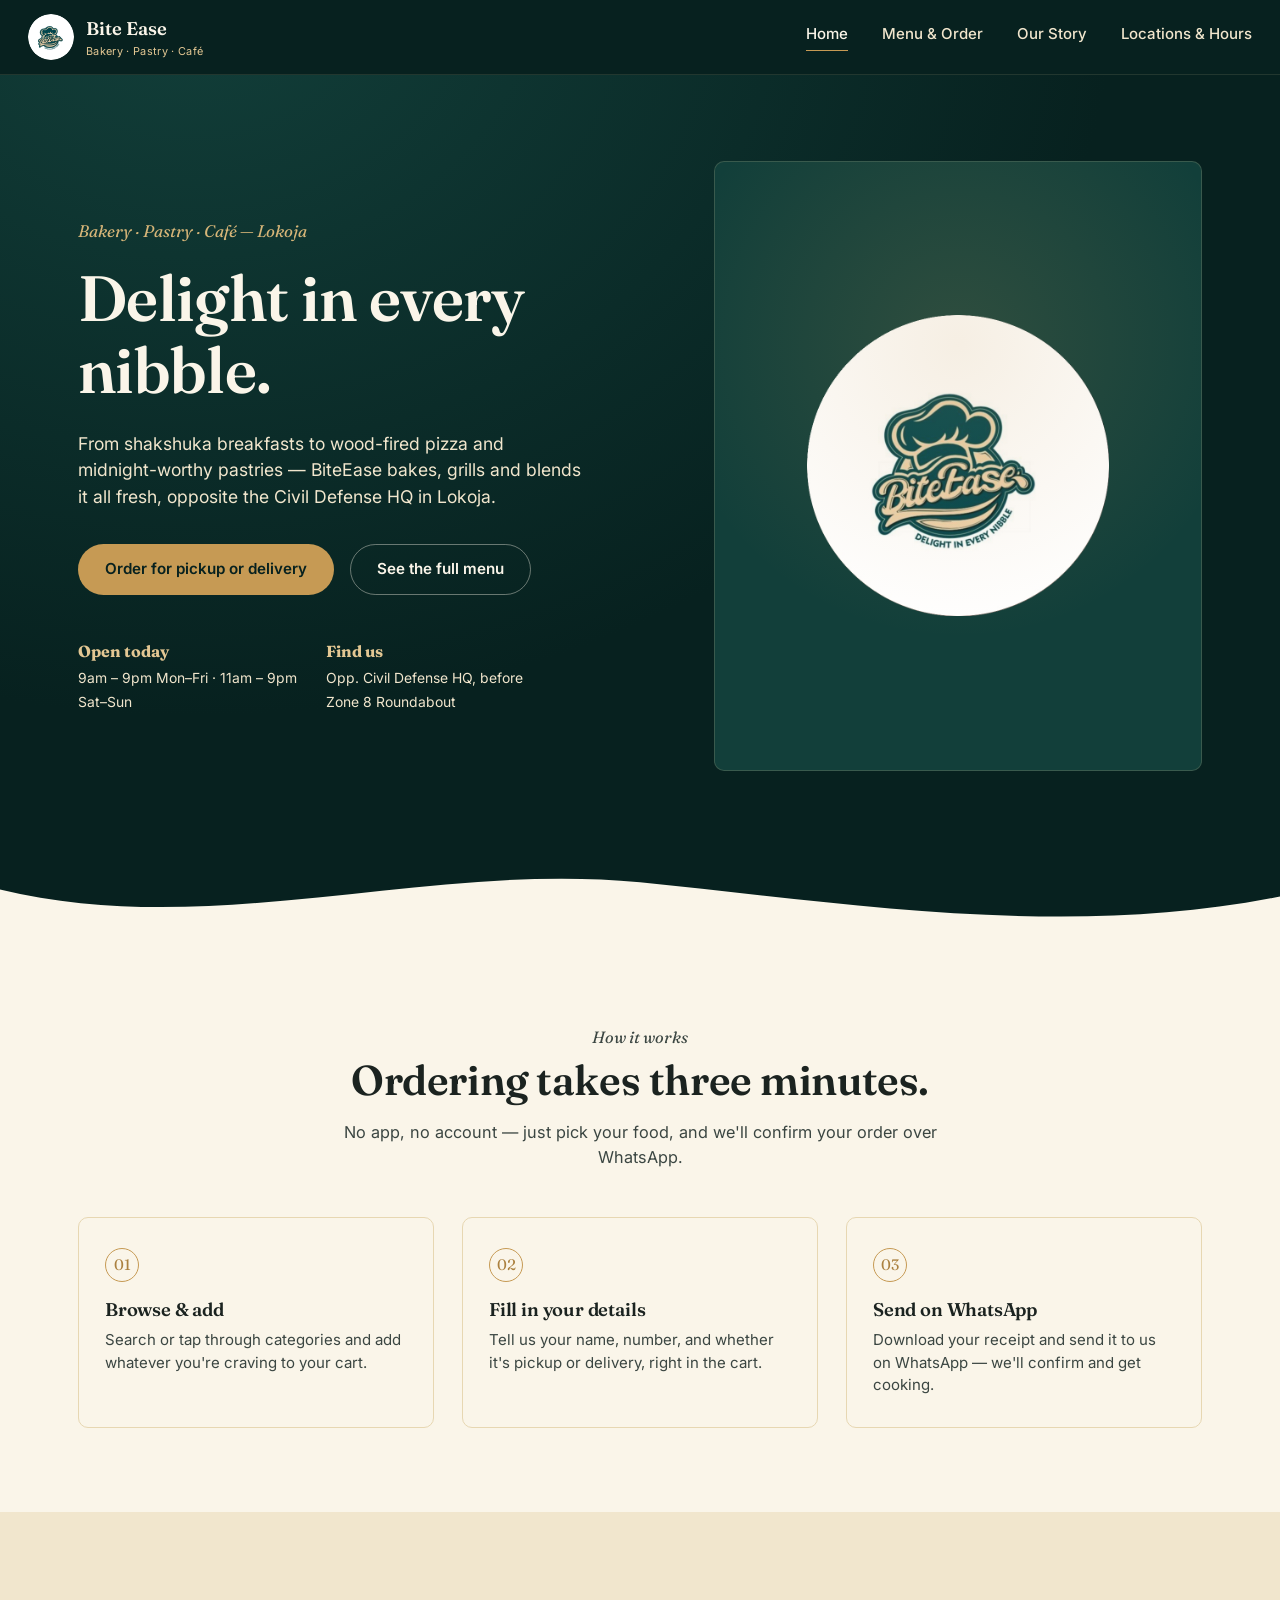
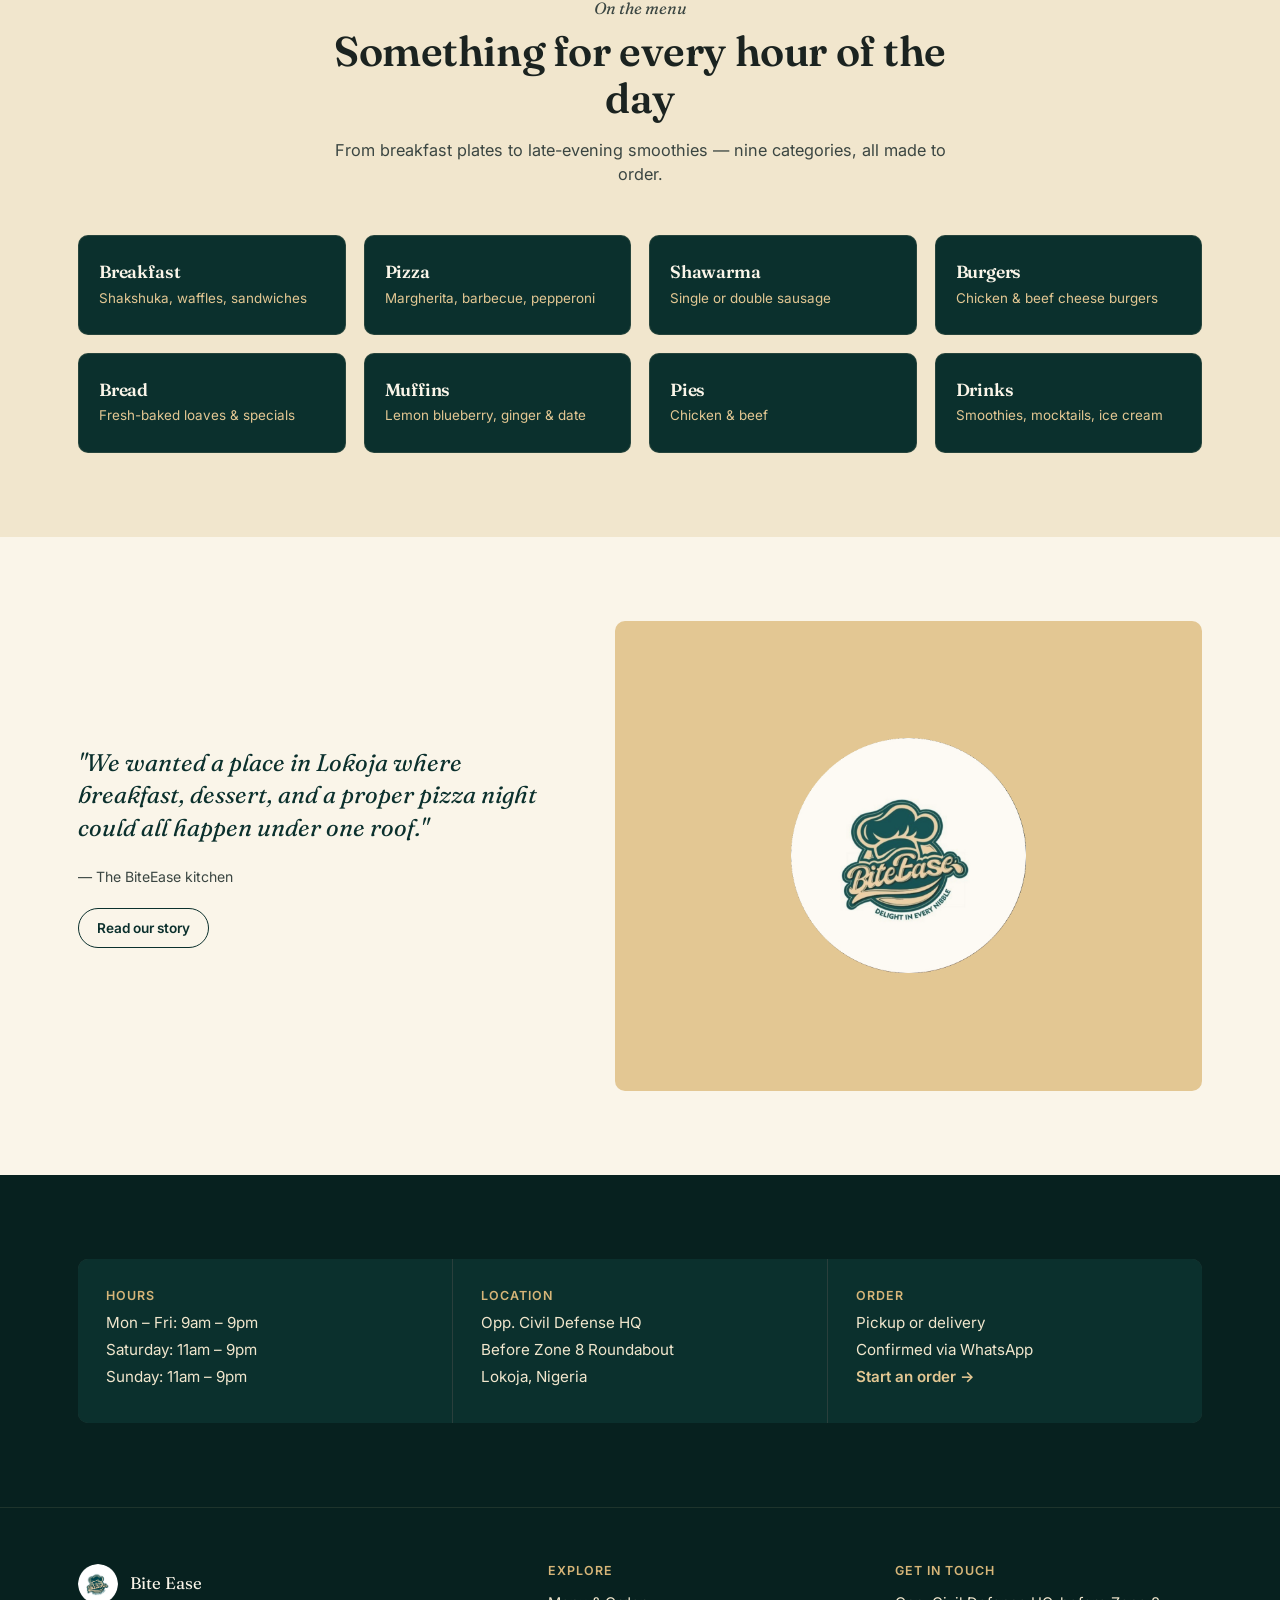
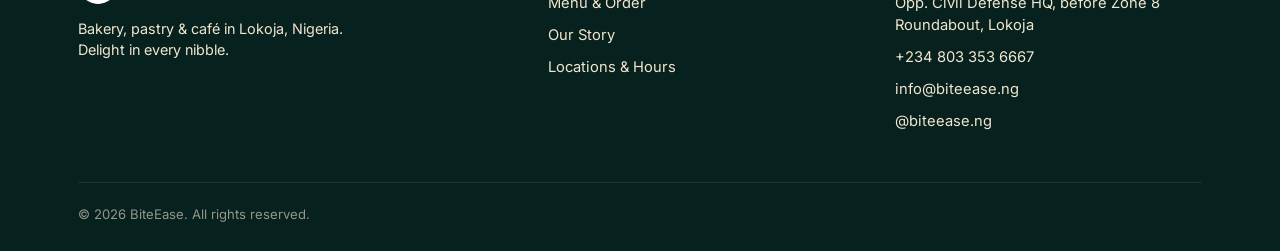
==== index.html @ 31dc7935 "Add files via upload" ====
<!DOCTYPE html>
<html lang="en">
<head>
<meta charset="UTF-8" />
<meta name="viewport" content="width=device-width, initial-scale=1.0" />
<title>BiteEase — Bakery, Pastry &amp; Café in Lokoja</title>
<meta name="description" content="BiteEase is a bakery, pastry and café in Lokoja, Nigeria. Order pizza, shawarma, burgers, breakfast, bread and drinks for pickup or delivery." />
<link rel="icon" href="assets/logo-circle.png" />
<link rel="preconnect" href="https://fonts.googleapis.com">
<link rel="preconnect" href="https://fonts.gstatic.com" crossorigin>
<link href="https://fonts.googleapis.com/css2?family=Fraunces:ital,wght@0,500;0,600;1,500&family=Inter:wght@400;500;600;700&display=swap" rel="stylesheet">
<link rel="stylesheet" href="css/styles.css" />
</head>
<body>

<header class="site-header">
  <nav class="nav">
    <a href="index.html" class="nav-brand">
      <img src="assets/logo-circle.png" alt="BiteEase logo" />
      <span class="nav-brand-text">Bite Ease<span>Bakery · Pastry · Café</span></span>
    </a>
    <button class="nav-toggle" id="nav-toggle" aria-expanded="false" aria-controls="nav-links" aria-label="Toggle menu">&#9776;</button>
    <div class="nav-links" id="nav-links">
      <a href="index.html" aria-current="page">Home</a>
      <a href="order.html">Menu &amp; Order</a>
      <a href="about.html">Our Story</a>
      <a href="contact.html">Locations &amp; Hours</a>
    </div>
  </nav>
</header>

<section class="hero">
  <div class="container hero-inner">
    <div>
      <p class="hero-eyebrow">Bakery · Pastry · Café — Lokoja</p>
      <h1>Delight in every nibble.</h1>
      <p class="hero-lede">From shakshuka breakfasts to wood-fired pizza and midnight-worthy pastries — BiteEase bakes, grills and blends it all fresh, opposite the Civil Defense HQ in Lokoja.</p>
      <div class="hero-actions">
        <a href="order.html" class="btn btn-gold">Order for pickup or delivery</a>
        <a href="order.html" class="btn btn-outline">See the full menu</a>
      </div>
      <div class="hero-meta">
        <div>
          <strong>Open today</strong>
          <span>9am – 9pm Mon–Fri · 11am – 9pm Sat–Sun</span>
        </div>
        <div>
          <strong>Find us</strong>
          <span>Opp. Civil Defense HQ, before Zone 8 Roundabout</span>
        </div>
      </div>
    </div>
    <div class="hero-art">
      <img src="assets/logo-circle.png" alt="BiteEase emblem" />
    </div>
  </div>
  <div class="wave-divider">
    <svg viewBox="0 0 1440 90" preserveAspectRatio="none" xmlns="http://www.w3.org/2000/svg">
      <path d="M0,32 C240,90 480,0 720,24 C960,48 1200,88 1440,40 L1440,90 L0,90 Z" fill="#faf5e9"></path>
    </svg>
  </div>
</section>

<section class="section-cream">
  <div class="container">
    <div class="section-head">
      <p class="section-kicker">How it works</p>
      <h2>Ordering takes three minutes.</h2>
      <p>No app, no account — just pick your food, and we'll confirm your order over WhatsApp.</p>
    </div>
    <div class="steps">
      <div class="step">
        <div class="step-num">01</div>
        <h3>Browse &amp; add</h3>
        <p>Search or tap through categories and add whatever you're craving to your cart.</p>
      </div>
      <div class="step">
        <div class="step-num">02</div>
        <h3>Fill in your details</h3>
        <p>Tell us your name, number, and whether it's pickup or delivery, right in the cart.</p>
      </div>
      <div class="step">
        <div class="step-num">03</div>
        <h3>Send on WhatsApp</h3>
        <p>Download your receipt and send it to us on WhatsApp — we'll confirm and get cooking.</p>
      </div>
    </div>
  </div>
</section>

<section class="section-tan">
  <div class="container">
    <div class="section-head">
      <p class="section-kicker">On the menu</p>
      <h2>Something for every hour of the day</h2>
      <p>From breakfast plates to late-evening smoothies — nine categories, all made to order.</p>
    </div>
    <div class="category-grid">
      <a class="category-card" href="order.html#Breakfast">
        <h3>Breakfast</h3>
        <p>Shakshuka, waffles, sandwiches</p>
      </a>
      <a class="category-card" href="order.html#Pizza">
        <h3>Pizza</h3>
        <p>Margherita, barbecue, pepperoni</p>
      </a>
      <a class="category-card" href="order.html#Shawarma">
        <h3>Shawarma</h3>
        <p>Single or double sausage</p>
      </a>
      <a class="category-card" href="order.html#Burgers">
        <h3>Burgers</h3>
        <p>Chicken &amp; beef cheese burgers</p>
      </a>
      <a class="category-card" href="order.html#Bread">
        <h3>Bread</h3>
        <p>Fresh-baked loaves &amp; specials</p>
      </a>
      <a class="category-card" href="order.html#Muffins">
        <h3>Muffins</h3>
        <p>Lemon blueberry, ginger &amp; date</p>
      </a>
      <a class="category-card" href="order.html#Pies">
        <h3>Pies</h3>
        <p>Chicken &amp; beef</p>
      </a>
      <a class="category-card" href="order.html#Drinks">
        <h3>Drinks</h3>
        <p>Smoothies, mocktails, ice cream</p>
      </a>
    </div>
  </div>
</section>

<section class="section-cream">
  <div class="container story-teaser">
    <div>
      <blockquote>
        "We wanted a place in Lokoja where breakfast, dessert, and a proper pizza night could all happen under one roof."
      </blockquote>
      <cite>— The BiteEase kitchen</cite>
      <p style="margin-top:20px;"><a href="about.html" class="btn btn-outline-dark btn-sm">Read our story</a></p>
    </div>
    <div class="story-portrait">
      <img src="assets/logo-circle.png" alt="" />
    </div>
  </div>
</section>

<section class="section-dark">
  <div class="container">
    <div class="info-strip">
      <div class="info-cell">
        <h3>Hours</h3>
        <p>Mon – Fri: 9am – 9pm</p>
        <p>Saturday: 11am – 9pm</p>
        <p>Sunday: 11am – 9pm</p>
      </div>
      <div class="info-cell">
        <h3>Location</h3>
        <p>Opp. Civil Defense HQ</p>
        <p>Before Zone 8 Roundabout</p>
        <p>Lokoja, Nigeria</p>
      </div>
      <div class="info-cell">
        <h3>Order</h3>
        <p>Pickup or delivery</p>
        <p>Confirmed via WhatsApp</p>
        <p><a href="order.html" style="color:var(--gold-300); font-weight:600;">Start an order →</a></p>
      </div>
    </div>
  </div>
</section>

<footer class="site-footer">
  <div class="container">
    <div class="footer-grid">
      <div>
        <div class="footer-brand">
          <img src="assets/logo-circle.png" alt="BiteEase logo" />
          <span>Bite Ease</span>
        </div>
        <p>Bakery, pastry &amp; café in Lokoja, Nigeria. Delight in every nibble.</p>
      </div>
      <div class="footer-col">
        <h4>Explore</h4>
        <a href="order.html">Menu &amp; Order</a>
        <a href="about.html">Our Story</a>
        <a href="contact.html">Locations &amp; Hours</a>
      </div>
      <div class="footer-col">
        <h4>Get in touch</h4>
        <p>Opp. Civil Defense HQ, before Zone 8 Roundabout, Lokoja</p>
        <a href="tel:+2348033536667">+234 803 353 6667</a>
        <a href="mailto:info@biteease.ng">info@biteease.ng</a>
        <a href="https://instagram.com/biteease.ng" target="_blank" rel="noopener">@biteease.ng</a>
      </div>
    </div>
    <div class="footer-bottom">
      <span>© <span data-year></span> BiteEase. All rights reserved.</span>
    </div>
  </div>
</footer>

<script src="js/cart.js"></script>
<script src="js/main.js"></script>
</body>
</html>
---- css/styles.css ----
/* ============================================
   BiteEase — Design tokens
   ============================================ */
:root {
  --teal-950: #07211f;
  --teal-900: #0b302d;
  --teal-800: #123f3a;
  --teal-700: #1a4f48;
  --teal-600: #256459;
  --gold-600: #ab8140;
  --gold-500: #c69a54;
  --gold-400: #d6b578;
  --gold-300: #e3c793;
  --cream-50: #faf5e9;
  --cream-100: #f1e6cd;
  --cream-200: #e7d7b2;
  --ink-900: #1b2320;
  --ink-700: #3b4642;

  --font-display: "Fraunces", "Iowan Old Style", serif;
  --font-body: "Inter", -apple-system, BlinkMacSystemFont, sans-serif;

  --radius-sm: 4px;
  --radius-md: 10px;
  --container: 1180px;

  --shadow-card: 0 10px 30px -14px rgba(7, 33, 31, 0.35);
}

* { box-sizing: border-box; }
html { scroll-behavior: smooth; }

body {
  margin: 0;
  font-family: var(--font-body);
  color: var(--ink-900);
  background: var(--cream-50);
  line-height: 1.5;
  -webkit-font-smoothing: antialiased;
}

img { max-width: 100%; display: block; }

a { color: inherit; text-decoration: none; }

h1, h2, h3, h4 {
  font-family: var(--font-display);
  margin: 0 0 0.4em;
  line-height: 1.12;
  font-weight: 600;
  letter-spacing: -0.01em;
}

p { margin: 0 0 1em; }

.container {
  max-width: var(--container);
  margin: 0 auto;
  padding: 0 28px;
}

.visually-hidden {
  position: absolute !important;
  width: 1px; height: 1px;
  padding: 0; margin: -1px;
  overflow: hidden;
  clip: rect(0,0,0,0);
  white-space: nowrap; border: 0;
}

:focus-visible {
  outline: 2px solid var(--gold-500);
  outline-offset: 2px;
}

@media (prefers-reduced-motion: reduce) {
  *, *::before, *::after {
    animation-duration: 0.001ms !important;
    animation-iteration-count: 1 !important;
    transition-duration: 0.001ms !important;
    scroll-behavior: auto !important;
  }
}

/* ============================================
   Buttons
   ============================================ */
.btn {
  display: inline-flex;
  align-items: center;
  justify-content: center;
  gap: 8px;
  font-family: var(--font-body);
  font-weight: 600;
  font-size: 0.95rem;
  padding: 13px 26px;
  border-radius: 999px;
  border: 1px solid transparent;
  cursor: pointer;
  transition: transform 0.15s ease, background 0.15s ease, border-color 0.15s ease;
  white-space: nowrap;
}
.btn:active { transform: scale(0.97); }

.btn-gold {
  background: var(--gold-500);
  color: var(--teal-950);
}
.btn-gold:hover { background: var(--gold-400); }

.btn-outline {
  background: transparent;
  color: var(--cream-50);
  border-color: rgba(250, 245, 233, 0.4);
}
.btn-outline:hover { border-color: var(--cream-50); }

.btn-outline-dark {
  background: transparent;
  color: var(--teal-900);
  border-color: var(--teal-900);
}
.btn-outline-dark:hover { background: var(--teal-900); color: var(--cream-50); }

.btn-block { width: 100%; }
.btn-sm { padding: 9px 18px; font-size: 0.85rem; }
.btn[disabled] { opacity: 0.5; cursor: not-allowed; }

/* ============================================
   Header / Nav
   ============================================ */
.site-header {
  position: sticky;
  top: 0;
  z-index: 40;
  background: var(--teal-950);
  border-bottom: 1px solid rgba(230, 210, 160, 0.12);
}
.nav {
  display: flex;
  align-items: center;
  justify-content: space-between;
  padding: 14px 28px;
}
.nav-brand {
  display: flex;
  align-items: center;
  gap: 12px;
}
.nav-brand img {
  width: 46px;
  height: 46px;
  border-radius: 50%;
}
.nav-brand-text {
  font-family: var(--font-display);
  color: var(--cream-50);
  font-size: 1.15rem;
  font-weight: 600;
}
.nav-brand-text span {
  display: block;
  font-family: var(--font-body);
  font-weight: 400;
  font-size: 0.68rem;
  letter-spacing: 0.03em;
  color: var(--gold-300);
  margin-top: 1px;
}
.nav-links {
  display: flex;
  align-items: center;
  gap: 34px;
}
.nav-links a {
  color: var(--cream-100);
  font-size: 0.94rem;
  font-weight: 500;
  padding-bottom: 4px;
  border-bottom: 1px solid transparent;
  transition: border-color 0.15s ease, color 0.15s ease;
}
.nav-links a:hover,
.nav-links a[aria-current="page"] {
  border-color: var(--gold-500);
  color: var(--cream-50);
}
.nav-toggle {
  display: none;
  background: none;
  border: none;
  color: var(--cream-50);
  font-size: 1.6rem;
  cursor: pointer;
}

@media (max-width: 820px) {
  .nav-links {
    position: absolute;
    top: 74px;
    left: 0;
    right: 0;
    background: var(--teal-950);
    flex-direction: column;
    align-items: flex-start;
    gap: 0;
    padding: 8px 28px 18px;
    border-bottom: 1px solid rgba(230, 210, 160, 0.12);
    display: none;
  }
  .nav-links.open { display: flex; }
  .nav-links a { width: 100%; padding: 12px 0; border-bottom: 1px solid rgba(230,210,160,0.08); }
  .nav-toggle { display: block; }
}

/* ============================================
   Hero
   ============================================ */
.hero {
  background: radial-gradient(120% 140% at 15% -10%, var(--teal-800) 0%, var(--teal-950) 60%);
  color: var(--cream-50);
  padding: 86px 0 0;
  position: relative;
  overflow: hidden;
}
.hero-inner {
  display: grid;
  grid-template-columns: 1.1fr 0.9fr;
  gap: 40px;
  align-items: center;
  padding-bottom: 90px;
}
.hero-eyebrow {
  color: var(--gold-400);
  font-family: var(--font-display);
  font-style: italic;
  font-size: 1.05rem;
  margin-bottom: 18px;
}
.hero h1 {
  font-size: clamp(2.6rem, 5vw, 4.1rem);
  color: var(--cream-50);
  max-width: 12ch;
}
.hero-lede {
  font-size: 1.1rem;
  color: var(--cream-100);
  max-width: 46ch;
  margin-bottom: 34px;
}
.hero-actions { display: flex; gap: 16px; flex-wrap: wrap; }
.hero-meta {
  display: flex;
  gap: 28px;
  margin-top: 44px;
  flex-wrap: wrap;
}
.hero-meta div { max-width: 220px; }
.hero-meta strong {
  display: block;
  font-family: var(--font-display);
  color: var(--gold-300);
  font-size: 1rem;
  margin-bottom: 2px;
}
.hero-meta span { font-size: 0.87rem; color: var(--cream-100); }

.hero-art {
  position: relative;
  aspect-ratio: 4 / 5;
  border-radius: var(--radius-md);
  background: var(--teal-800);
  border: 1px solid rgba(230, 210, 160, 0.18);
  display: flex;
  align-items: center;
  justify-content: center;
  overflow: hidden;
}
.hero-art img {
  width: 62%;
}
.hero-art::before {
  content: "";
  position: absolute;
  inset: 0;
  background: radial-gradient(circle at 50% 30%, rgba(198,154,84,0.16), transparent 60%);
}

.wave-divider {
  display: block;
  width: 100%;
  line-height: 0;
}
.wave-divider svg { width: 100%; height: auto; display: block; }

@media (max-width: 900px) {
  .hero-inner { grid-template-columns: 1fr; padding-bottom: 60px; }
  .hero-art { max-width: 340px; margin: 0 auto; }
}

/* ============================================
   Sections (general)
   ============================================ */
section { padding: 84px 0; }
.section-cream { background: var(--cream-50); }
.section-dark { background: var(--teal-950); color: var(--cream-50); }
.section-tan { background: var(--cream-100); }

.section-head {
  max-width: 640px;
  margin: 0 auto 48px;
  text-align: center;
}
.section-head.left { margin: 0 0 44px; text-align: left; }
.section-kicker {
  font-family: var(--font-display);
  font-style: italic;
  color: var(--gold-600);
  font-size: 1.05rem;
  margin-bottom: 8px;
}
.section-dark .section-kicker { color: var(--gold-400); }
.section-head h2 { font-size: clamp(1.9rem, 3.4vw, 2.6rem); }
.section-head p { color: var(--ink-700); font-size: 1.02rem; }
.section-dark .section-head p { color: var(--cream-100); }

/* ============================================
   How it works (steps)
   ============================================ */
.steps {
  display: grid;
  grid-template-columns: repeat(3, 1fr);
  gap: 28px;
}
.step {
  background: var(--cream-50);
  border: 1px solid var(--cream-200);
  border-radius: var(--radius-md);
  padding: 30px 26px;
}
.step-num {
  font-family: var(--font-display);
  font-size: 0.95rem;
  color: var(--gold-600);
  border: 1px solid var(--gold-500);
  width: 34px; height: 34px;
  border-radius: 50%;
  display: flex; align-items: center; justify-content: center;
  margin-bottom: 18px;
}
.step h3 { font-size: 1.15rem; margin-bottom: 8px; }
.step p { color: var(--ink-700); font-size: 0.94rem; margin: 0; }

@media (max-width: 760px) {
  .steps { grid-template-columns: 1fr; }
}

/* ============================================
   Menu preview grid (home)
   ============================================ */
.category-grid {
  display: grid;
  grid-template-columns: repeat(4, 1fr);
  gap: 18px;
}
.category-card {
  background: var(--teal-900);
  color: var(--cream-50);
  border-radius: var(--radius-md);
  padding: 26px 20px;
  border: 1px solid rgba(230,210,160,0.12);
  transition: transform 0.18s ease, border-color 0.18s ease;
}
.category-card:hover {
  transform: translateY(-3px);
  border-color: var(--gold-500);
}
.category-card h3 {
  font-size: 1.1rem;
  color: var(--cream-50);
  margin-bottom: 6px;
}
.category-card p {
  font-size: 0.84rem;
  color: var(--gold-300);
  margin: 0;
}

@media (max-width: 900px) {
  .category-grid { grid-template-columns: repeat(2, 1fr); }
}

/* ============================================
   Story teaser
   ============================================ */
.story-teaser {
  display: grid;
  grid-template-columns: 0.9fr 1.1fr;
  gap: 56px;
  align-items: center;
}
.story-teaser blockquote {
  font-family: var(--font-display);
  font-size: 1.5rem;
  font-style: italic;
  color: var(--teal-900);
  margin: 0 0 20px;
  line-height: 1.35;
}
.story-teaser cite {
  font-style: normal;
  font-size: 0.88rem;
  color: var(--ink-700);
}
.story-portrait {
  background: var(--gold-300);
  border-radius: var(--radius-md);
  aspect-ratio: 5/4;
  display: flex;
  align-items: center;
  justify-content: center;
  overflow: hidden;
}
.story-portrait img { width: 40%; opacity: 0.9; }

@media (max-width: 860px) {
  .story-teaser { grid-template-columns: 1fr; }
}

/* ============================================
   Hours/location strip
   ============================================ */
.info-strip {
  display: grid;
  grid-template-columns: repeat(3, 1fr);
  gap: 1px;
  background: rgba(250,245,233,0.14);
  border-radius: var(--radius-md);
  overflow: hidden;
}
.info-cell {
  background: var(--teal-900);
  padding: 30px 28px;
}
.info-cell h3 {
  font-size: 0.78rem;
  text-transform: uppercase;
  letter-spacing: 0.08em;
  color: var(--gold-400);
  font-family: var(--font-body);
  font-weight: 600;
  margin-bottom: 10px;
}
.info-cell p { margin: 0 0 4px; color: var(--cream-100); font-size: 0.95rem; }

@media (max-width: 760px) {
  .info-strip { grid-template-columns: 1fr; }
}

/* ============================================
   Footer
   ============================================ */
.site-footer {
  background: var(--teal-950);
  color: var(--cream-100);
  padding: 56px 0 26px;
  border-top: 1px solid rgba(230,210,160,0.1);
}
.footer-grid {
  display: grid;
  grid-template-columns: 1.4fr 1fr 1fr;
  gap: 40px;
  margin-bottom: 40px;
}
.footer-brand { display: flex; align-items: center; gap: 12px; margin-bottom: 14px; }
.footer-brand img { width: 40px; height: 40px; border-radius: 50%; }
.footer-brand span {
  font-family: var(--font-display);
  color: var(--cream-50);
  font-size: 1.05rem;
}
.footer-grid p { color: var(--cream-100); font-size: 0.9rem; max-width: 32ch; }
.footer-col h4 {
  font-family: var(--font-body);
  font-size: 0.78rem;
  text-transform: uppercase;
  letter-spacing: 0.08em;
  color: var(--gold-400);
  margin-bottom: 14px;
}
.footer-col a, .footer-col p {
  display: block;
  font-size: 0.92rem;
  color: var(--cream-100);
  margin-bottom: 10px;
}
.footer-col a:hover { color: var(--gold-300); }
.footer-bottom {
  border-top: 1px solid rgba(230,210,160,0.1);
  padding-top: 22px;
  font-size: 0.82rem;
  color: rgba(241,230,205,0.6);
  display: flex;
  justify-content: space-between;
  flex-wrap: wrap;
  gap: 10px;
}

@media (max-width: 760px) {
  .footer-grid { grid-template-columns: 1fr; }
}

/* ============================================
   Page hero (inner pages)
   ============================================ */
.page-hero {
  background: var(--teal-950);
  color: var(--cream-50);
  padding: 56px 0 46px;
}
.page-hero .section-kicker { color: var(--gold-400); }
.page-hero h1 { font-size: clamp(2.1rem, 4vw, 2.9rem); color: var(--cream-50); }
.page-hero p { color: var(--cream-100); max-width: 56ch; margin: 0; }

/* ============================================
   Order page — layout
   ============================================ */
.order-toolbar {
  position: sticky;
  top: 75px;
  z-index: 20;
  background: var(--cream-50);
  border-bottom: 1px solid var(--cream-200);
  padding: 18px 0;
}
.order-toolbar-inner {
  display: flex;
  align-items: center;
  gap: 18px;
  flex-wrap: wrap;
}
.search-box {
  position: relative;
  flex: 1 1 260px;
  min-width: 220px;
}
.search-box input {
  width: 100%;
  padding: 11px 16px 11px 40px;
  border-radius: 999px;
  border: 1px solid var(--cream-200);
  background: #fff;
  font-family: var(--font-body);
  font-size: 0.94rem;
  color: var(--ink-900);
}
.search-box input:focus { border-color: var(--gold-500); outline: none; }
.search-box::before {
  content: "";
  position: absolute;
  left: 15px; top: 50%;
  width: 15px; height: 15px;
  transform: translateY(-50%);
  background: no-repeat center / contain;
  background-image: url("data:image/svg+xml,%3Csvg xmlns='http://www.w3.org/2000/svg' viewBox='0 0 24 24' fill='none' stroke='%23705d3f' stroke-width='2'%3E%3Ccircle cx='11' cy='11' r='7'/%3E%3Cline x1='21' y1='21' x2='16.65' y2='16.65'/%3E%3C/svg%3E");
}
.category-tabs {
  display: flex;
  gap: 8px;
  overflow-x: auto;
  padding-bottom: 2px;
  scrollbar-width: none;
}
.category-tabs::-webkit-scrollbar { display: none; }
.tab-btn {
  flex: 0 0 auto;
  padding: 9px 18px;
  border-radius: 999px;
  border: 1px solid var(--cream-200);
  background: #fff;
  color: var(--ink-700);
  font-size: 0.86rem;
  font-weight: 600;
  cursor: pointer;
  white-space: nowrap;
  transition: background 0.15s ease, color 0.15s ease, border-color 0.15s ease;
}
.tab-btn:hover { border-color: var(--gold-500); }
.tab-btn.active {
  background: var(--teal-900);
  border-color: var(--teal-900);
  color: var(--cream-50);
}

.menu-results {
  padding: 40px 0 100px;
}
.menu-category-block { margin-bottom: 46px; }
.menu-category-block h2 {
  font-size: 1.5rem;
  color: var(--teal-900);
  border-bottom: 1px solid var(--cream-200);
  padding-bottom: 12px;
  margin-bottom: 20px;
}
.menu-grid {
  display: grid;
  grid-template-columns: repeat(2, 1fr);
  gap: 14px;
}
.menu-item {
  display: flex;
  justify-content: space-between;
  align-items: flex-start;
  gap: 14px;
  background: #fff;
  border: 1px solid var(--cream-200);
  border-radius: var(--radius-md);
  padding: 18px 20px;
}
.menu-item-info h3 {
  font-family: var(--font-body);
  font-weight: 600;
  font-size: 0.98rem;
  margin: 0 0 4px;
  color: var(--ink-900);
}
.menu-item-info p {
  font-size: 0.82rem;
  color: var(--ink-700);
  margin: 0 0 8px;
}
.menu-item-price {
  font-family: var(--font-display);
  font-size: 0.95rem;
  color: var(--gold-600);
}
.menu-item-add {
  flex: 0 0 auto;
  display: flex;
  flex-direction: column;
  align-items: flex-end;
  gap: 6px;
}
.add-btn {
  border: 1px solid var(--teal-900);
  background: transparent;
  color: var(--teal-900);
  width: 84px;
  padding: 8px 0;
  border-radius: 999px;
  font-size: 0.82rem;
  font-weight: 700;
  cursor: pointer;
  transition: background 0.15s ease, color 0.15s ease, transform 0.12s ease;
}
.add-btn:hover { background: var(--teal-900); color: var(--cream-50); }
.add-btn.added {
  background: var(--gold-500);
  border-color: var(--gold-500);
  color: var(--teal-950);
}
.qty-stepper {
  display: flex;
  align-items: center;
  gap: 10px;
  border: 1px solid var(--teal-900);
  border-radius: 999px;
  padding: 4px 6px;
}
.qty-stepper button {
  width: 22px; height: 22px;
  border-radius: 50%;
  border: none;
  background: var(--teal-900);
  color: var(--cream-50);
  font-size: 0.9rem;
  line-height: 1;
  cursor: pointer;
  display: flex; align-items: center; justify-content: center;
}
.qty-stepper span { font-size: 0.86rem; font-weight: 700; min-width: 14px; text-align: center; }

.no-results {
  text-align: center;
  padding: 60px 0;
  color: var(--ink-700);
}

@media (max-width: 640px) {
  .menu-grid { grid-template-columns: 1fr; }
  .order-toolbar { top: 66px; }
}

/* ============================================
   Floating cart button
   ============================================ */
.cart-fab {
  position: fixed;
  right: 24px;
  bottom: 24px;
  z-index: 50;
  background: var(--gold-500);
  color: var(--teal-950);
  border: none;
  border-radius: 999px;
  padding: 15px 22px;
  display: flex;
  align-items: center;
  gap: 10px;
  font-family: var(--font-body);
  font-weight: 700;
  font-size: 0.95rem;
  box-shadow: 0 12px 24px -8px rgba(7,33,31,0.45);
  cursor: pointer;
  transition: transform 0.15s ease, background 0.15s ease;
}
.cart-fab:hover { background: var(--gold-400); }
.cart-fab.bump { animation: fabBump 0.32s ease; }
@keyframes fabBump { 0% { transform: scale(1);} 40% { transform: scale(1.12);} 100% { transform: scale(1);} }
.cart-fab-count {
  background: var(--teal-950);
  color: var(--gold-300);
  border-radius: 50%;
  width: 22px; height: 22px;
  font-size: 0.75rem;
  display: flex; align-items: center; justify-content: center;
}
.cart-fab[hidden] { display: none; }

/* ============================================
   Cart / Checkout panel
   ============================================ */
.cart-overlay {
  position: fixed;
  inset: 0;
  background: rgba(7, 33, 31, 0.55);
  z-index: 60;
  opacity: 0;
  pointer-events: none;
  transition: opacity 0.2s ease;
}
.cart-overlay.open { opacity: 1; pointer-events: auto; }

.cart-panel {
  position: fixed;
  top: 0; right: 0; bottom: 0;
  width: min(460px, 100%);
  background: var(--cream-50);
  z-index: 61;
  transform: translateX(100%);
  transition: transform 0.28s ease;
  display: flex;
  flex-direction: column;
}
.cart-panel.open { transform: translateX(0); }

.cart-panel-head {
  display: flex;
  align-items: center;
  justify-content: space-between;
  padding: 20px 24px;
  border-bottom: 1px solid var(--cream-200);
  background: var(--teal-950);
  color: var(--cream-50);
}
.cart-panel-head h2 { font-size: 1.2rem; margin: 0; color: var(--cream-50); }
.cart-close {
  background: none;
  border: none;
  color: var(--cream-100);
  font-size: 1.5rem;
  line-height: 1;
  cursor: pointer;
  padding: 4px;
}
.cart-close:hover { color: var(--gold-300); }

.cart-panel-body {
  flex: 1;
  overflow-y: auto;
  padding: 20px 24px;
}

.cart-line {
  display: flex;
  justify-content: space-between;
  gap: 12px;
  padding: 14px 0;
  border-bottom: 1px solid var(--cream-200);
}
.cart-line-name { font-size: 0.92rem; font-weight: 600; margin-bottom: 3px; }
.cart-line-price { font-size: 0.82rem; color: var(--ink-700); }
.cart-line-remove {
  background: none; border: none;
  color: var(--gold-600);
  font-size: 0.78rem;
  text-decoration: underline;
  cursor: pointer;
  padding: 0;
  margin-top: 6px;
}
.cart-line-qty {
  display: flex;
  align-items: center;
  gap: 8px;
}
.cart-line-qty button {
  width: 22px; height: 22px;
  border-radius: 50%;
  border: 1px solid var(--teal-900);
  background: #fff;
  cursor: pointer;
  font-size: 0.85rem;
  line-height: 1;
}

.cart-empty {
  text-align: center;
  padding: 60px 10px;
  color: var(--ink-700);
}

.cart-total-row {
  display: flex;
  justify-content: space-between;
  font-family: var(--font-display);
  font-size: 1.2rem;
  padding: 18px 0 4px;
  color: var(--teal-900);
}

.fulfilment-toggle {
  display: flex;
  gap: 10px;
  margin: 18px 0 6px;
}
.fulfilment-toggle button {
  flex: 1;
  padding: 10px 0;
  border-radius: 999px;
  border: 1px solid var(--teal-900);
  background: #fff;
  color: var(--teal-900);
  font-weight: 600;
  font-size: 0.88rem;
  cursor: pointer;
}
.fulfilment-toggle button.active {
  background: var(--teal-900);
  color: var(--cream-50);
}

.checkout-form {
  margin-top: 20px;
  display: flex;
  flex-direction: column;
  gap: 14px;
}
.field label {
  display: block;
  font-size: 0.82rem;
  font-weight: 600;
  color: var(--ink-700);
  margin-bottom: 6px;
}
.field input, .field textarea {
  width: 100%;
  padding: 11px 14px;
  border: 1px solid var(--cream-200);
  border-radius: var(--radius-sm);
  font-family: var(--font-body);
  font-size: 0.92rem;
  background: #fff;
  color: var(--ink-900);
}
.field input:focus, .field textarea:focus { border-color: var(--gold-500); outline: none; }
.field textarea { resize: vertical; min-height: 64px; }
.field-error {
  font-size: 0.76rem;
  color: #a13f2b;
  margin-top: 4px;
  display: none;
}
.field.invalid input, .field.invalid textarea { border-color: #a13f2b; }
.field.invalid .field-error { display: block; }
#delivery-address-field[hidden] { display: none; }

.cart-panel-foot {
  padding: 18px 24px 24px;
  border-top: 1px solid var(--cream-200);
  display: flex;
  flex-direction: column;
  gap: 10px;
}

.receipt-note {
  font-size: 0.78rem;
  color: var(--ink-700);
  text-align: center;
  margin: 0;
}

/* Receipt confirmation state */
.receipt-view { padding: 4px 0; }
.receipt-view h3 {
  font-size: 1.05rem;
  margin-bottom: 4px;
}
.receipt-box {
  background: #fff;
  border: 1px dashed var(--cream-200);
  border-radius: var(--radius-md);
  padding: 20px;
  margin: 16px 0;
  font-size: 0.88rem;
}
.receipt-box p { margin: 0 0 6px; }
.receipt-row {
  display: flex;
  justify-content: space-between;
  padding: 4px 0;
}
.receipt-divider { border-top: 1px dashed var(--cream-200); margin: 10px 0; }

.clear-cart-link {
  display: block;
  background: none;
  border: none;
  color: #a13f2b;
  font-size: 0.8rem;
  text-decoration: underline;
  cursor: pointer;
  padding: 0;
  margin: 6px 0 0;
}

.btn-danger {
  background: #a13f2b;
  color: var(--cream-50);
}
.btn-danger:hover { background: #8a3524; }

/* ============================================
   Confirmation modal
   ============================================ */
.confirm-modal {
  position: fixed;
  inset: 0;
  background: rgba(7, 33, 31, 0.55);
  z-index: 70;
  display: flex;
  align-items: center;
  justify-content: center;
  opacity: 0;
  pointer-events: none;
  transition: opacity 0.2s ease;
}
.confirm-modal.open { opacity: 1; pointer-events: auto; }
.confirm-modal-box {
  background: var(--cream-50);
  border-radius: var(--radius-md);
  padding: 26px;
  width: min(340px, 90%);
  box-shadow: var(--shadow-card);
}
.confirm-modal-box h3 {
  font-family: var(--font-display);
  font-size: 1.1rem;
  margin: 0 0 8px;
  color: var(--teal-950);
}
.confirm-modal-box p {
  font-size: 0.88rem;
  color: var(--ink-700);
  margin: 0 0 20px;
}
.confirm-modal-actions {
  display: flex;
  gap: 10px;
}
.confirm-modal-actions .btn { flex: 1; }

@media (max-width: 480px) {
  .cart-fab span.cart-fab-label { display: none; }
}
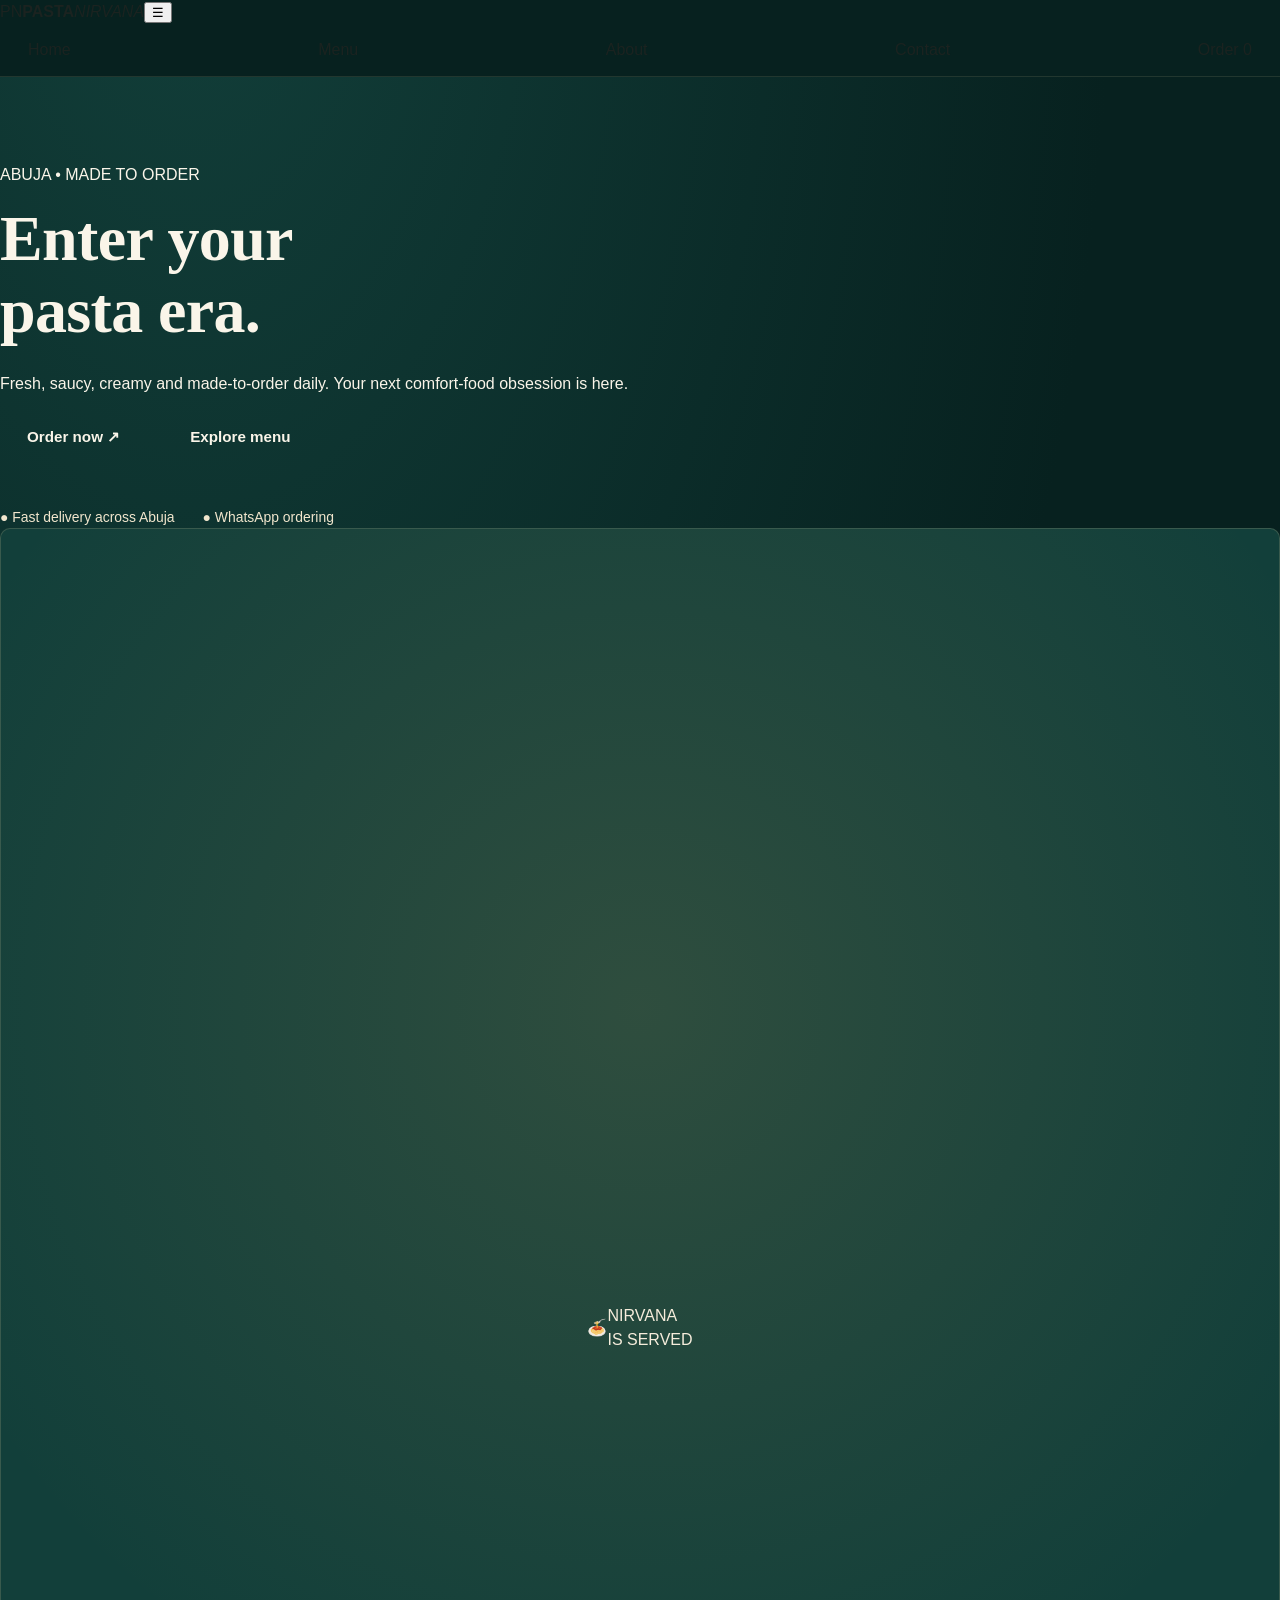
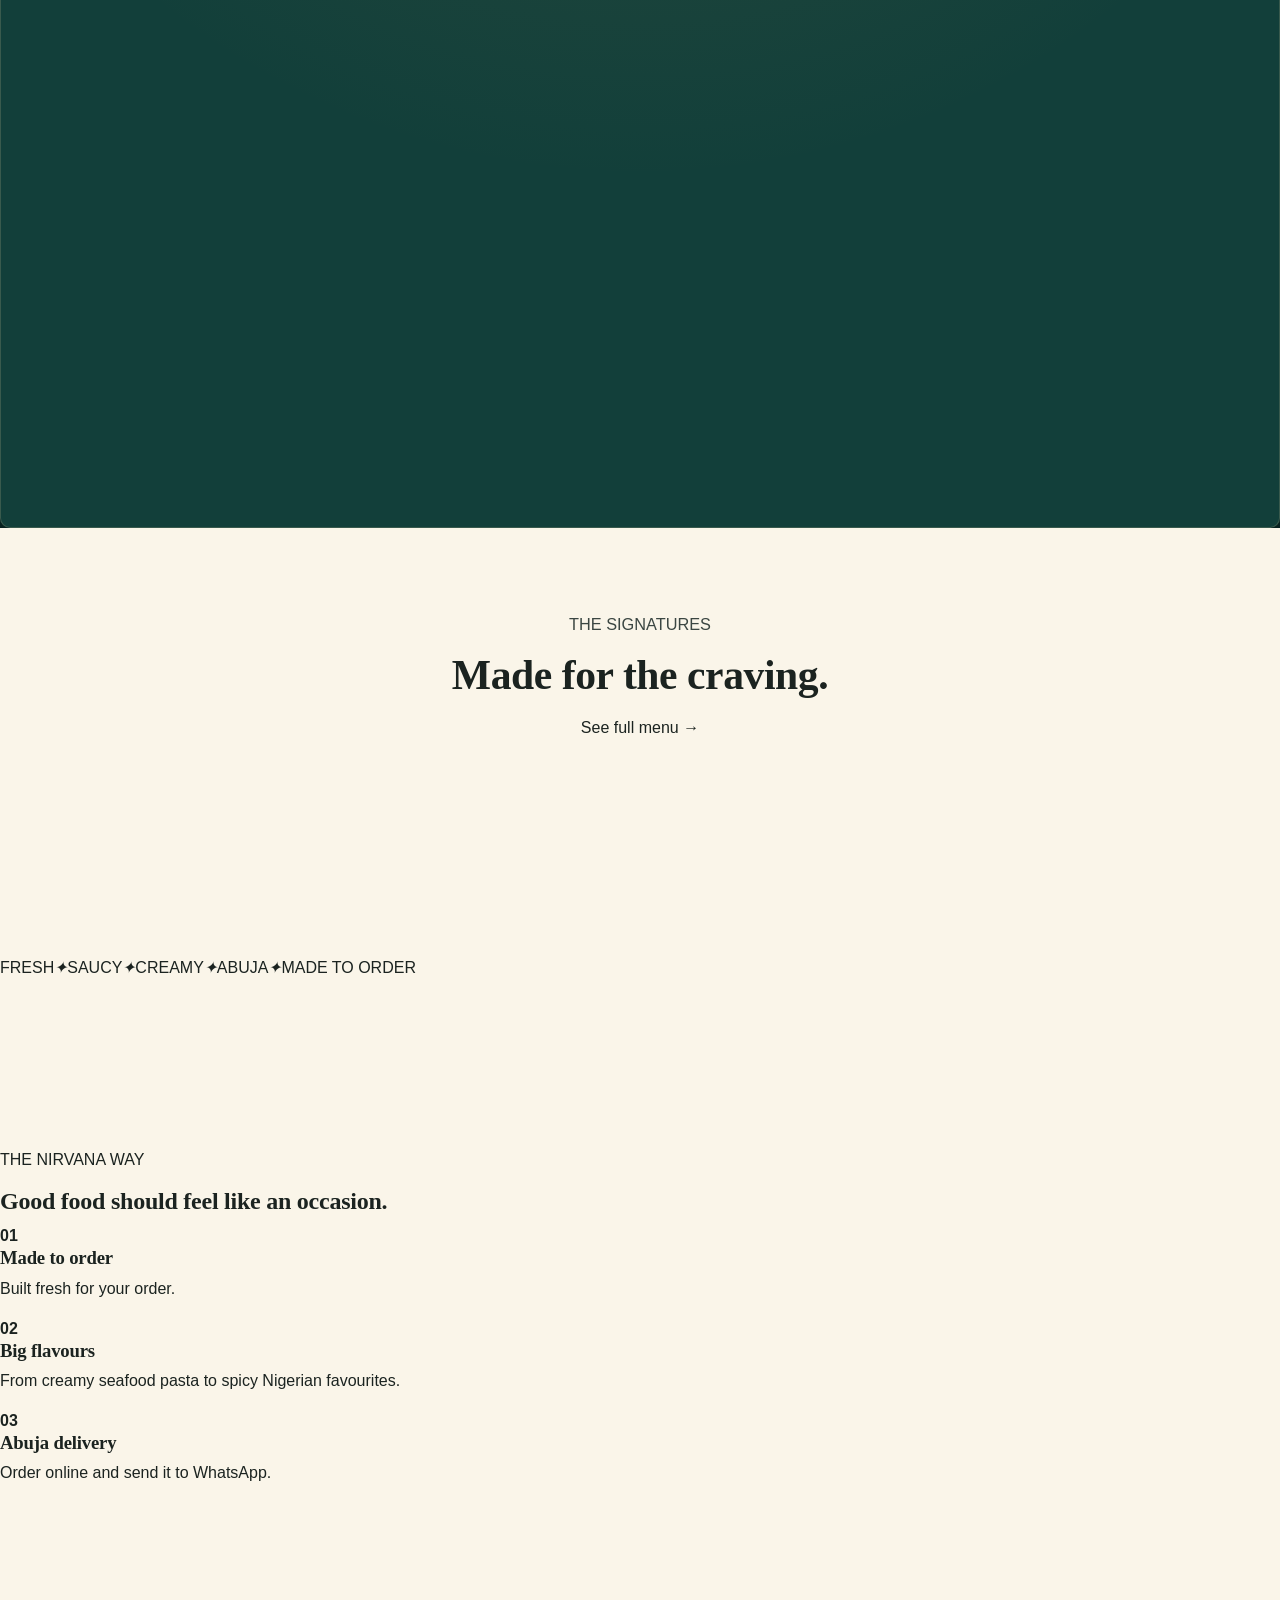
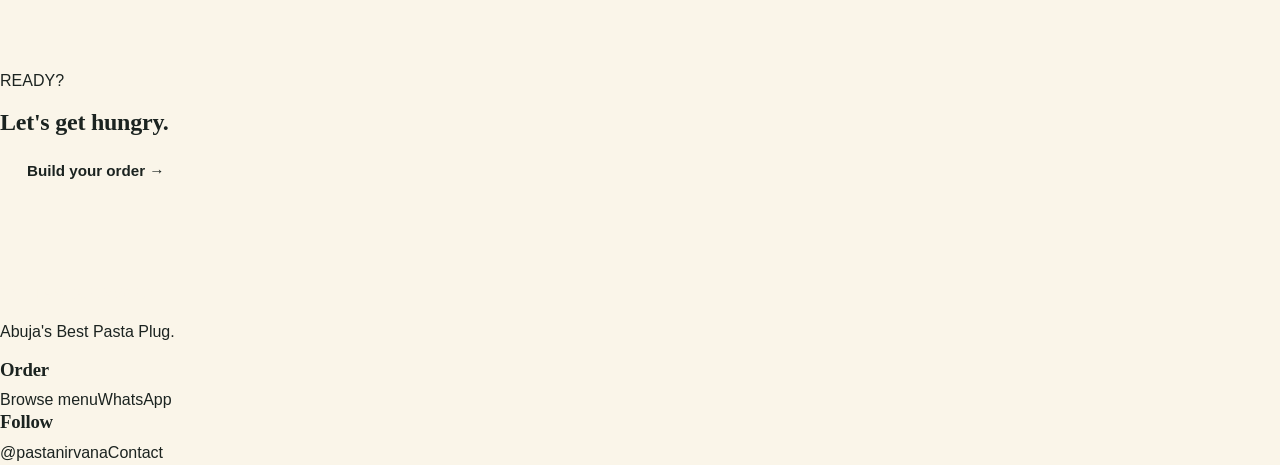
==== commit 3e3d2bd4: "Build Pasta Nirvana homepage" ====
--- a/index.html
+++ b/index.html
@@ -1,208 +1 @@
-<!DOCTYPE html>
-<html lang="en">
-<head>
-<meta charset="UTF-8" />
-<meta name="viewport" content="width=device-width, initial-scale=1.0" />
-<title>BiteEase — Bakery, Pastry &amp; Café in Lokoja</title>
-<meta name="description" content="BiteEase is a bakery, pastry and café in Lokoja, Nigeria. Order pizza, shawarma, burgers, breakfast, bread and drinks for pickup or delivery." />
-<link rel="icon" href="assets/logo-circle.png" />
-<link rel="preconnect" href="https://fonts.googleapis.com">
-<link rel="preconnect" href="https://fonts.gstatic.com" crossorigin>
-<link href="https://fonts.googleapis.com/css2?family=Fraunces:ital,wght@0,500;0,600;1,500&family=Inter:wght@400;500;600;700&display=swap" rel="stylesheet">
-<link rel="stylesheet" href="css/styles.css" />
-</head>
-<body>
-
-<header class="site-header">
-  <nav class="nav">
-    <a href="index.html" class="nav-brand">
-      <img src="assets/logo-circle.png" alt="BiteEase logo" />
-      <span class="nav-brand-text">Bite Ease<span>Bakery · Pastry · Café</span></span>
-    </a>
-    <button class="nav-toggle" id="nav-toggle" aria-expanded="false" aria-controls="nav-links" aria-label="Toggle menu">&#9776;</button>
-    <div class="nav-links" id="nav-links">
-      <a href="index.html" aria-current="page">Home</a>
-      <a href="order.html">Menu &amp; Order</a>
-      <a href="about.html">Our Story</a>
-      <a href="contact.html">Locations &amp; Hours</a>
-    </div>
-  </nav>
-</header>
-
-<section class="hero">
-  <div class="container hero-inner">
-    <div>
-      <p class="hero-eyebrow">Bakery · Pastry · Café — Lokoja</p>
-      <h1>Delight in every nibble.</h1>
-      <p class="hero-lede">From shakshuka breakfasts to wood-fired pizza and midnight-worthy pastries — BiteEase bakes, grills and blends it all fresh, opposite the Civil Defense HQ in Lokoja.</p>
-      <div class="hero-actions">
-        <a href="order.html" class="btn btn-gold">Order for pickup or delivery</a>
-        <a href="order.html" class="btn btn-outline">See the full menu</a>
-      </div>
-      <div class="hero-meta">
-        <div>
-          <strong>Open today</strong>
-          <span>9am – 9pm Mon–Fri · 11am – 9pm Sat–Sun</span>
-        </div>
-        <div>
-          <strong>Find us</strong>
-          <span>Opp. Civil Defense HQ, before Zone 8 Roundabout</span>
-        </div>
-      </div>
-    </div>
-    <div class="hero-art">
-      <img src="assets/logo-circle.png" alt="BiteEase emblem" />
-    </div>
-  </div>
-  <div class="wave-divider">
-    <svg viewBox="0 0 1440 90" preserveAspectRatio="none" xmlns="http://www.w3.org/2000/svg">
-      <path d="M0,32 C240,90 480,0 720,24 C960,48 1200,88 1440,40 L1440,90 L0,90 Z" fill="#faf5e9"></path>
-    </svg>
-  </div>
-</section>
-
-<section class="section-cream">
-  <div class="container">
-    <div class="section-head">
-      <p class="section-kicker">How it works</p>
-      <h2>Ordering takes three minutes.</h2>
-      <p>No app, no account — just pick your food, and we'll confirm your order over WhatsApp.</p>
-    </div>
-    <div class="steps">
-      <div class="step">
-        <div class="step-num">01</div>
-        <h3>Browse &amp; add</h3>
-        <p>Search or tap through categories and add whatever you're craving to your cart.</p>
-      </div>
-      <div class="step">
-        <div class="step-num">02</div>
-        <h3>Fill in your details</h3>
-        <p>Tell us your name, number, and whether it's pickup or delivery, right in the cart.</p>
-      </div>
-      <div class="step">
-        <div class="step-num">03</div>
-        <h3>Send on WhatsApp</h3>
-        <p>Download your receipt and send it to us on WhatsApp — we'll confirm and get cooking.</p>
-      </div>
-    </div>
-  </div>
-</section>
-
-<section class="section-tan">
-  <div class="container">
-    <div class="section-head">
-      <p class="section-kicker">On the menu</p>
-      <h2>Something for every hour of the day</h2>
-      <p>From breakfast plates to late-evening smoothies — nine categories, all made to order.</p>
-    </div>
-    <div class="category-grid">
-      <a class="category-card" href="order.html#Breakfast">
-        <h3>Breakfast</h3>
-        <p>Shakshuka, waffles, sandwiches</p>
-      </a>
-      <a class="category-card" href="order.html#Pizza">
-        <h3>Pizza</h3>
-        <p>Margherita, barbecue, pepperoni</p>
-      </a>
-      <a class="category-card" href="order.html#Shawarma">
-        <h3>Shawarma</h3>
-        <p>Single or double sausage</p>
-      </a>
-      <a class="category-card" href="order.html#Burgers">
-        <h3>Burgers</h3>
-        <p>Chicken &amp; beef cheese burgers</p>
-      </a>
-      <a class="category-card" href="order.html#Bread">
-        <h3>Bread</h3>
-        <p>Fresh-baked loaves &amp; specials</p>
-      </a>
-      <a class="category-card" href="order.html#Muffins">
-        <h3>Muffins</h3>
-        <p>Lemon blueberry, ginger &amp; date</p>
-      </a>
-      <a class="category-card" href="order.html#Pies">
-        <h3>Pies</h3>
-        <p>Chicken &amp; beef</p>
-      </a>
-      <a class="category-card" href="order.html#Drinks">
-        <h3>Drinks</h3>
-        <p>Smoothies, mocktails, ice cream</p>
-      </a>
-    </div>
-  </div>
-</section>
-
-<section class="section-cream">
-  <div class="container story-teaser">
-    <div>
-      <blockquote>
-        "We wanted a place in Lokoja where breakfast, dessert, and a proper pizza night could all happen under one roof."
-      </blockquote>
-      <cite>— The BiteEase kitchen</cite>
-      <p style="margin-top:20px;"><a href="about.html" class="btn btn-outline-dark btn-sm">Read our story</a></p>
-    </div>
-    <div class="story-portrait">
-      <img src="assets/logo-circle.png" alt="" />
-    </div>
-  </div>
-</section>
-
-<section class="section-dark">
-  <div class="container">
-    <div class="info-strip">
-      <div class="info-cell">
-        <h3>Hours</h3>
-        <p>Mon – Fri: 9am – 9pm</p>
-        <p>Saturday: 11am – 9pm</p>
-        <p>Sunday: 11am – 9pm</p>
-      </div>
-      <div class="info-cell">
-        <h3>Location</h3>
-        <p>Opp. Civil Defense HQ</p>
-        <p>Before Zone 8 Roundabout</p>
-        <p>Lokoja, Nigeria</p>
-      </div>
-      <div class="info-cell">
-        <h3>Order</h3>
-        <p>Pickup or delivery</p>
-        <p>Confirmed via WhatsApp</p>
-        <p><a href="order.html" style="color:var(--gold-300); font-weight:600;">Start an order →</a></p>
-      </div>
-    </div>
-  </div>
-</section>
-
-<footer class="site-footer">
-  <div class="container">
-    <div class="footer-grid">
-      <div>
-        <div class="footer-brand">
-          <img src="assets/logo-circle.png" alt="BiteEase logo" />
-          <span>Bite Ease</span>
-        </div>
-        <p>Bakery, pastry &amp; café in Lokoja, Nigeria. Delight in every nibble.</p>
-      </div>
-      <div class="footer-col">
-        <h4>Explore</h4>
-        <a href="order.html">Menu &amp; Order</a>
-        <a href="about.html">Our Story</a>
-        <a href="contact.html">Locations &amp; Hours</a>
-      </div>
-      <div class="footer-col">
-        <h4>Get in touch</h4>
-        <p>Opp. Civil Defense HQ, before Zone 8 Roundabout, Lokoja</p>
-        <a href="tel:+2348033536667">+234 803 353 6667</a>
-        <a href="mailto:info@biteease.ng">info@biteease.ng</a>
-        <a href="https://instagram.com/biteease.ng" target="_blank" rel="noopener">@biteease.ng</a>
-      </div>
-    </div>
-    <div class="footer-bottom">
-      <span>© <span data-year></span> BiteEase. All rights reserved.</span>
-    </div>
-  </div>
-</footer>
-
-<script src="js/cart.js"></script>
-<script src="js/main.js"></script>
-</body>
-</html>
+<!doctype html><html lang="en"><head><meta charset="utf-8"><meta name="viewport" content="width=device-width,initial-scale=1"><title>Pasta Nirvana — Abuja's Best Pasta Plug</title><meta name="description" content="Fresh, saucy, creamy and made-to-order food from Pasta Nirvana in Abuja. Browse the menu and order via WhatsApp."><link rel="stylesheet" href="css/styles.css"></head><body><header class="site-header"><a class="brand" href="index.html"><span class="brand-mark">PN</span><span><strong>PASTA</strong><em>NIRVANA</em></span></a><button class="menu-toggle" aria-label="Open menu" aria-expanded="false">☰</button><nav class="nav"><a class="active" href="index.html">Home</a><a class="" href="order.html">Menu</a><a class="" href="about.html">About</a><a class="" href="contact.html">Contact</a><a class="nav-order" href="order.html">Order <span class="cart-count">0</span></a></nav></header><main><section class="hero"><div><p class="eyebrow">ABUJA • MADE TO ORDER</p><h1>Enter your<br><span>pasta era.</span></h1><p class="hero-text">Fresh, saucy, creamy and made-to-order daily. Your next comfort-food obsession is here.</p><div class="hero-actions"><a class="btn btn-primary" href="order.html">Order now ↗</a><a class="btn btn-ghost" href="#signature">Explore menu</a></div><div class="hero-meta"><span>● Fast delivery across Abuja</span><span>● WhatsApp ordering</span></div></div><div class="hero-art"><div class="plate">🍝</div><div class="burst">NIRVANA<br>IS SERVED</div></div></section><section id="signature" class="section"><div class="section-head"><div><p class="eyebrow">THE SIGNATURES</p><h2>Made for the <span>craving.</span></h2></div><a href="order.html" class="text-link">See full menu →</a></div><div id="featured-grid" class="food-grid"></div></section><section class="marquee"><span>FRESH</span><i>✦</i><span>SAUCY</span><i>✦</i><span>CREAMY</span><i>✦</i><span>ABUJA</span><i>✦</i><span>MADE TO ORDER</span></section><section class="section split"><div><p class="eyebrow">THE NIRVANA WAY</p><h2>Good food should feel like <span>an occasion.</span></h2></div><div class="feature-list"><article><b>01</b><div><h3>Made to order</h3><p>Built fresh for your order.</p></div></article><article><b>02</b><div><h3>Big flavours</h3><p>From creamy seafood pasta to spicy Nigerian favourites.</p></div></article><article><b>03</b><div><h3>Abuja delivery</h3><p>Order online and send it to WhatsApp.</p></div></article></div></section><section class="cta-band"><div><p class="eyebrow">READY?</p><h2>Let's get <span>hungry.</span></h2></div><a class="btn btn-light" href="order.html">Build your order →</a></section></main><footer class="footer"><div><div class="brand footer-brand"><span class="brand-mark">PN</span><span><strong>PASTA</strong><em>NIRVANA</em></span></div><p>Abuja's Best Pasta Plug.</p></div><div><h3>Order</h3><a href="order.html">Browse menu</a><a href="https://wa.me/2349061986602">WhatsApp</a></div><div><h3>Follow</h3><a href="https://instagram.com/pastanirvana">@pastanirvana</a><a href="contact.html">Contact</a></div></footer><script src="js/main.js"></script><script src="js/menu.js"></script></body></html>
